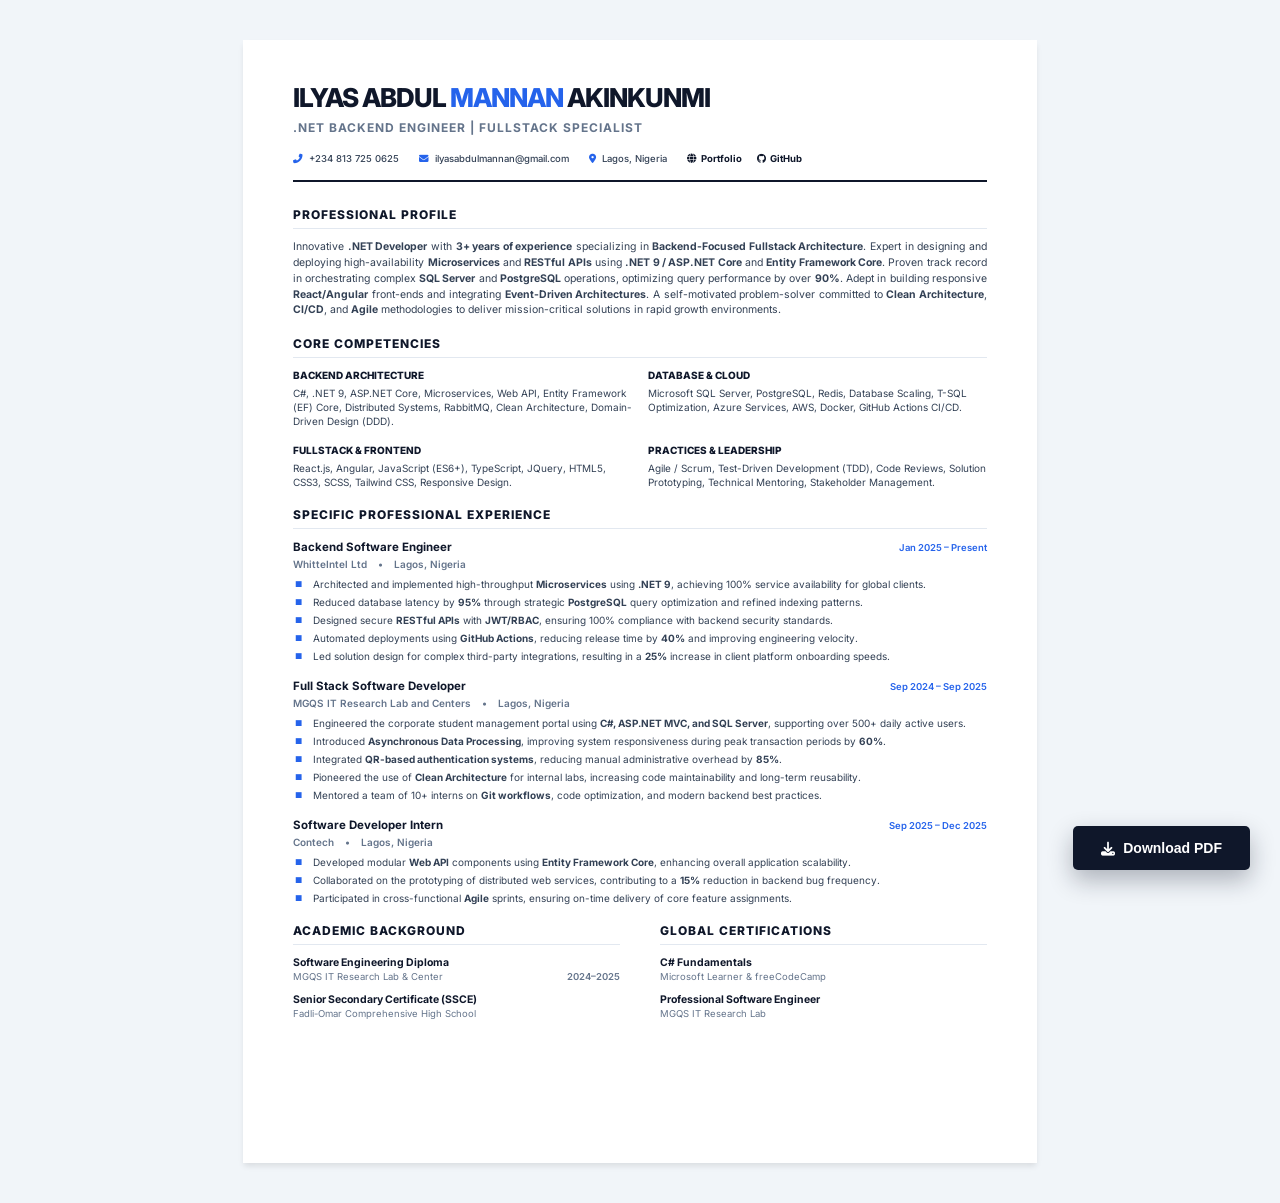
==== resume_ats.html @ ae13482f "feat: add specialized resume templates and corresponding CSS styles for ATS, full-stack, and remote " ====
<!DOCTYPE html>
<html lang="en">

<head>
    <meta charset="UTF-8">
    <meta name="viewport" content="width=device-width, initial-scale=1.0">
    <title>Ilyas Abdul Mannan Akinkunmi - .NET Developer CV</title>
    <link rel="stylesheet" href="styles_ats.css">
    <link href="https://fonts.googleapis.com/css2?family=Inter:wght@300;400;500;600;700;800&display=swap" rel="stylesheet">
    <link rel="stylesheet" href="https://cdnjs.cloudflare.com/ajax/libs/font-awesome/6.4.0/css/all.min.css">
</head>

<body>
    <div class="resume-wrapper">
        <!-- Executive Header: Minimalist & Clean for ATS -->
        <header class="header">
            <h1 class="name">ILYAS ABDUL <span class="accent">MANNAN</span> AKINKUNMI</h1>
            <p class="role">.NET BACKEND ENGINEER | FULLSTACK SPECIALIST</p>
            
            <div class="contact-info">
                <span class="contact-node"><i class="fas fa-phone-alt"></i> +234 813 725 0625</span>
                <span class="contact-node"><i class="fas fa-envelope"></i> ilyasabdulmannan@gmail.com</span>
                <span class="contact-node"><i class="fas fa-map-marker-alt"></i> Lagos, Nigeria</span>
                <div class="header-links">
                    <a href="https://techsagehub.netlify.app/" target="_blank"><i class="fas fa-globe"></i> Portfolio</a>
                    <a href="https://github.com/TechSageHub" target="_blank"><i class="fab fa-github"></i> GitHub</a>
                </div>
            </div>
        </header>

        <main class="main-content">
            <!-- Strategic Core Profile (Keyword-Dense Summary) -->
            <section class="section">
                <h2 class="section-title">PROFESSIONAL PROFILE</h2>
                <p class="summary">
                    Innovative <strong>.NET Developer</strong> with <strong>3+ years of experience</strong> specializing in <strong>Backend-Focused Fullstack Architecture</strong>. 
                    Expert in designing and deploying high-availability <strong>Microservices</strong> and <strong>RESTful APIs</strong> using <strong>.NET 9 / ASP.NET Core</strong> 
                    and <strong>Entity Framework Core</strong>. Proven track record in orchestrating complex <strong>SQL Server</strong> and <strong>PostgreSQL</strong> operations, 
                    optimizing query performance by over <strong>90%</strong>. Adept in building responsive <strong>React/Angular</strong> front-ends and integrating 
                    <strong>Event-Driven Architectures</strong>. A self-motivated problem-solver committed to <strong>Clean Architecture</strong>, <strong>CI/CD</strong>, and 
                    <strong>Agile</strong> methodologies to deliver mission-critical solutions in rapid growth environments.
                </p>
            </section>

            <!-- Technical Expertise (Structured for AI Parsers) -->
            <section class="section">
                <h2 class="section-title">CORE COMPETENCIES</h2>
                <div class="skills-grid">
                    <div class="skill-group">
                        <h3>BACKEND ARCHITECTURE</h3>
                        <p>C#, .NET 9, ASP.NET Core, Microservices, Web API, Entity Framework (EF) Core, Distributed Systems, RabbitMQ, Clean Architecture, Domain-Driven Design (DDD).</p>
                    </div>
                    <div class="skill-group">
                        <h3>DATABASE & CLOUD</h3>
                        <p>Microsoft SQL Server, PostgreSQL, Redis, Database Scaling, T-SQL Optimization, Azure Services, AWS, Docker, GitHub Actions CI/CD.</p>
                    </div>
                    <div class="skill-group">
                        <h3>FULLSTACK & FRONTEND</h3>
                        <p>React.js, Angular, JavaScript (ES6+), TypeScript, JQuery, HTML5, CSS3, SCSS, Tailwind CSS, Responsive Design.</p>
                    </div>
                    <div class="skill-group">
                        <h3>PRACTICES & LEADERSHIP</h3>
                        <p>Agile / Scrum, Test-Driven Development (TDD), Code Reviews, Solution Prototyping, Technical Mentoring, Stakeholder Management.</p>
                    </div>
                </div>
            </section>

            <!-- Professional Experience (STAR-Method Bullets) -->
            <section class="section">
                <h2 class="section-title">SPECIFIC PROFESSIONAL EXPERIENCE</h2>
                
                <div class="experience-block">
                    <div class="exp-header">
                        <h3 class="job-entry">Backend Software Engineer</h3>
                        <span class="dates">Jan 2025 – Present</span>
                    </div>
                    <p class="org-info">WhitteIntel Ltd <span class="sep">•</span> Lagos, Nigeria</p>
                    <ul class="achievements">
                        <li>Architected and implemented high-throughput <strong>Microservices</strong> using <strong>.NET 9</strong>, achieving 100% service availability for global clients.</li>
                        <li>Reduced database latency by <strong>95%</strong> through strategic <strong>PostgreSQL</strong> query optimization and refined indexing patterns.</li>
                        <li>Designed secure <strong>RESTful APIs</strong> with <strong>JWT/RBAC</strong>, ensuring 100% compliance with backend security standards.</li>
                        <li>Automated deployments using <strong>GitHub Actions</strong>, reducing release time by <strong>40%</strong> and improving engineering velocity.</li>
                        <li>Led solution design for complex third-party integrations, resulting in a <strong>25%</strong> increase in client platform onboarding speeds.</li>
                    </ul>
                </div>

                <div class="experience-block">
                    <div class="exp-header">
                        <h3 class="job-entry">Full Stack Software Developer</h3>
                        <span class="dates">Sep 2024 – Sep 2025</span>
                    </div>
                    <p class="org-info">MGQS IT Research Lab and Centers <span class="sep">•</span> Lagos, Nigeria</p>
                    <ul class="achievements">
                        <li>Engineered the corporate student management portal using <strong>C#, ASP.NET MVC, and SQL Server</strong>, supporting over 500+ daily active users.</li>
                        <li>Introduced <strong>Asynchronous Data Processing</strong>, improving system responsiveness during peak transaction periods by <strong>60%</strong>.</li>
                        <li>Integrated <strong>QR-based authentication systems</strong>, reducing manual administrative overhead by <strong>85%</strong>.</li>
                        <li>Pioneered the use of <strong>Clean Architecture</strong> for internal labs, increasing code maintainability and long-term reusability.</li>
                        <li>Mentored a team of 10+ interns on <strong>Git workflows</strong>, code optimization, and modern backend best practices.</li>
                    </ul>
                </div>

                <div class="experience-block">
                    <div class="exp-header">
                        <h3 class="job-entry">Software Developer Intern</h3>
                        <span class="dates">Sep 2025 – Dec 2025</span>
                    </div>
                    <p class="org-info">Contech <span class="sep">•</span> Lagos, Nigeria</p>
                    <ul class="achievements">
                        <li>Developed modular <strong>Web API</strong> components using <strong>Entity Framework Core</strong>, enhancing overall application scalability.</li>
                        <li>Collaborated on the prototyping of distributed web services, contributing to a <strong>15%</strong> reduction in backend bug frequency.</li>
                        <li>Participated in cross-functional <strong>Agile</strong> sprints, ensuring on-time delivery of core feature assignments.</li>
                    </ul>
                </div>
            </section>

            <!-- Education & Certifications -->
            <div class="col-split">
                <section class="section half">
                    <h2 class="section-title">ACADEMIC BACKGROUND</h2>
                    <div class="edu-item">
                        <strong>Software Engineering Diploma</strong>
                        <p>MGQS IT Research Lab & Center <span class="year">2024–2025</span></p>
                    </div>
                    <div class="edu-item">
                        <strong>Senior Secondary Certificate (SSCE)</strong>
                        <p>Fadli-Omar Comprehensive High School</p>
                    </div>
                </section>

                <section class="section half">
                    <h2 class="section-title">GLOBAL CERTIFICATIONS</h2>
                    <div class="cert-item">
                        <strong>C# Fundamentals</strong>
                        <p>Microsoft Learner & freeCodeCamp</p>
                    </div>
                    <div class="cert-item">
                        <strong>Professional Software Engineer</strong>
                        <p>MGQS IT Research Lab</p>
                    </div>
                </section>
            </div>
        </main>
    </div>

    <button id="download-btn" onclick="downloadCV()">Download PDF</button>

    <script>
        function downloadCV() {
            const originalTitle = document.title;
            // ATS-optimized filename
            document.title = "Ilyas_Abdul_Mannan_ATS_CV";
            window.print();
            document.title = originalTitle;
        }
    </script>
</body>

</html>
---- styles_ats.css ----
/* EXECUTIVE ATS-OPTIMIZED PREMIUM RESUME STYLES */
:root {
    --primary: #0f172a;
    --accent: #2563eb;
    --text-main: #334155;
    --text-muted: #64748b;
    --border: #e2e8f0;
    --bg-light: #f8fafc;
}

* {
    margin: 0;
    padding: 0;
    box-sizing: border-box;
    -webkit-print-color-adjust: exact;
    print-color-adjust: exact;
}

body {
    font-family: 'Inter', sans-serif;
    color: var(--text-main);
    background-color: #f1f5f9;
    display: flex;
    justify-content: center;
    padding: 40px 0;
    font-size: 10px;
    line-height: 1.4;
}

.resume-wrapper {
    width: 210mm;
    height: 297mm;
    background: white;
    box-shadow: 0 4px 6px -1px rgba(0, 0, 0, 0.1);
    display: flex;
    flex-direction: column;
    overflow: hidden;
    padding: 40px 50px;
}

/* HEADER SECTION (ATS FRIENDLY) */
.header {
    text-align: left;
    margin-bottom: 25px;
    border-bottom: 2px solid var(--primary);
    padding-bottom: 15px;
}

.name {
    font-size: 26px;
    font-weight: 800;
    color: var(--primary);
    letter-spacing: -1px;
    margin-bottom: 4px;
}

.name .accent {
    color: var(--accent);
}

.role {
    font-size: 12px;
    font-weight: 700;
    color: var(--text-muted);
    letter-spacing: 1px;
}

.contact-info {
    margin-top: 15px;
    display: flex;
    flex-wrap: wrap;
    gap: 20px;
    font-size: 9.5px;
    font-weight: 500;
}

.contact-node {
    display: flex;
    align-items: center;
    gap: 6px;
    color: var(--text-main);
}

.contact-node i {
    color: var(--accent);
}

.header-links {
    display: flex;
    gap: 15px;
}

.header-links a {
    text-decoration: none;
    color: var(--primary);
    font-weight: 700;
    display: flex;
    align-items: center;
    gap: 4px;
}

.header-links a:hover {
    color: var(--accent);
}

/* SECTIONS (STANDARD HEADINGS FOR ATS) */
.section {
    margin-bottom: 18px;
}

.section-title {
    font-size: 12px;
    font-weight: 800;
    color: var(--primary);
    border-bottom: 1px solid var(--border);
    padding-bottom: 4px;
    margin-bottom: 10px;
    text-transform: uppercase;
    letter-spacing: 1px;
}

/* SUMMARY */
.summary {
    font-size: 10.5px;
    line-height: 1.5;
    text-align: justify;
    color: var(--text-main);
}

/* SKILLS GRID (OPTIMIZED FOR PARSING) */
.skills-grid {
    display: grid;
    grid-template-columns: 1fr 1fr;
    gap: 15px;
}

.skill-group h3 {
    font-size: 10px;
    font-weight: 800;
    color: var(--primary);
    margin-bottom: 4px;
}

.skill-group p {
    font-size: 10px;
    color: var(--text-main);
    line-height: 1.4;
}

/* EXPERIENCE (STAR METHOD) */
.experience-block {
    margin-bottom: 15px;
}

.exp-header {
    display: flex;
    justify-content: space-between;
    align-items: baseline;
    margin-bottom: 2px;
}

.job-entry {
    font-size: 11.5px;
    font-weight: 700;
    color: var(--primary);
}

.dates {
    font-size: 9.5px;
    font-weight: 600;
    color: var(--accent);
}

.org-info {
    font-size: 10px;
    font-weight: 600;
    color: var(--text-muted);
    margin-bottom: 6px;
}

.sep {
    margin: 0 8px;
}

.achievements {
    list-style: none;
    padding-left: 2px;
}

.achievements li {
    position: relative;
    padding-left: 18px;
    margin-bottom: 4px;
    font-size: 10px;
    color: var(--text-main);
}

.achievements li::before {
    content: "■";
    position: absolute;
    left: 0;
    color: var(--accent);
    font-size: 8px;
    top: 2px;
}

/* EDUCATION & CERTS */
.col-split {
    display: flex;
    gap: 40px;
}

.section.half {
    flex: 1;
}

.edu-item, .cert-item {
    margin-bottom: 8px;
}

.edu-item strong, .cert-item strong {
    font-size: 10.5px;
    font-weight: 700;
    color: var(--primary);
}

.edu-item p, .cert-item p {
    font-size: 9.5px;
    color: var(--text-muted);
}

.edu-item p .year {
    float: right;
    font-weight: 600;
}

/* DOWNLOAD BUTTON */
#download-btn {
    position: fixed;
    bottom: 30px;
    right: 30px;
    padding: 14px 28px;
    background-color: var(--primary);
    color: white;
    border: none;
    border-radius: 5px;
    font-size: 14px;
    font-weight: 700;
    cursor: pointer;
    box-shadow: 0 10px 25px rgba(15, 23, 42, 0.3);
    transition: all 0.3s ease;
    z-index: 1000;
    display: flex;
    align-items: center;
    gap: 8px;
}

#download-btn::before {
    content: "\f019";
    font-family: "Font Awesome 6 Free";
    font-weight: 900;
}

#download-btn:hover {
    transform: translateY(-5px);
    background-color: #000;
    box-shadow: 0 15px 30px rgba(0,0,0,0.4);
}

/* PRINT MEDIA */
@media print {
    body {
        padding: 0;
        background: none;
    }

    .resume-wrapper {
        width: 100%;
        height: 100%;
        box-shadow: none;
        margin: 0;
        padding: 40px 50px;
    }

    #download-btn {
        display: none;
    }

    @page {
        margin: 0;
        size: A4;
    }
}
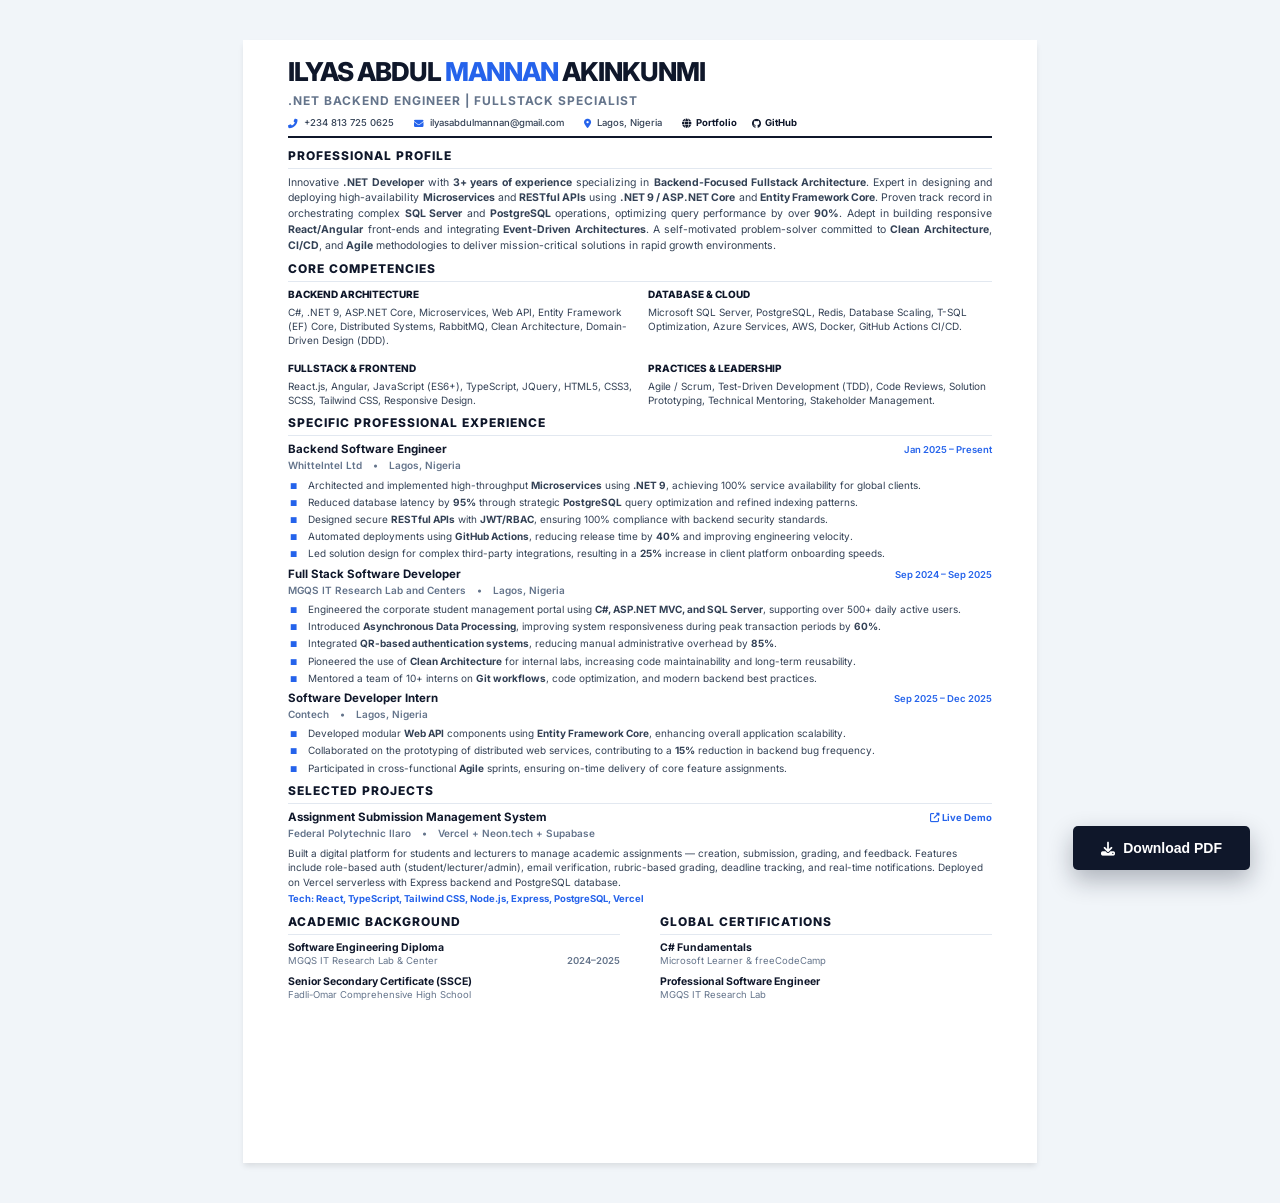
==== commit 6ed350c3: "feat: add project section to resume templates and refine layout spacing across all styles" ====
--- a/resume_ats.html
+++ b/resume_ats.html
@@ -113,6 +113,21 @@
                 </div>
             </section>
 
+            <section class="section">
+                <h2 class="section-title">SELECTED PROJECTS</h2>
+                <div class="experience-block">
+                    <div class="exp-header">
+                        <h3 class="job-entry">Assignment Submission Management System</h3>
+                        <span class="dates"><a href="https://assignment-submission-management-sy.vercel.app" target="_blank" style="text-decoration: none; color: inherit; font-weight: 700;"><i class="fas fa-external-link-alt"></i> Live Demo</a></span>
+                    </div>
+                    <p class="org-info">Federal Polytechnic Ilaro <span class="sep">•</span> Vercel + Neon.tech + Supabase</p>
+                    <p style="font-size: 10px; line-height: 1.45; color: var(--text-main); margin-bottom: 4px;">
+                        Built a digital platform for students and lecturers to manage academic assignments — creation, submission, grading, and feedback. Features include role-based auth (student/lecturer/admin), email verification, rubric-based grading, deadline tracking, and real-time notifications. Deployed on Vercel serverless with Express backend and PostgreSQL database.
+                    </p>
+                    <p style="font-size: 9.5px; font-weight: 700; color: var(--accent);">Tech: React, TypeScript, Tailwind CSS, Node.js, Express, PostgreSQL, Vercel</p>
+                </div>
+            </section>
+
             <!-- Education & Certifications -->
             <div class="col-split">
                 <section class="section half">
--- a/styles_ats.css
+++ b/styles_ats.css
@@ -23,8 +23,8 @@
     display: flex;
     justify-content: center;
     padding: 40px 0;
-    font-size: 10px;
-    line-height: 1.4;
+    font-size: 9.4px;
+    line-height: 1.32;
 }
 
 .resume-wrapper {
@@ -35,15 +35,15 @@
     display: flex;
     flex-direction: column;
     overflow: hidden;
-    padding: 40px 50px;
+    padding: 15px 45px;
 }
 
 /* HEADER SECTION (ATS FRIENDLY) */
 .header {
     text-align: left;
-    margin-bottom: 25px;
+    margin-bottom: 10px;
     border-bottom: 2px solid var(--primary);
-    padding-bottom: 15px;
+    padding-bottom: 6px;
 }
 
 .name {
@@ -66,7 +66,7 @@
 }
 
 .contact-info {
-    margin-top: 15px;
+    margin-top: 8px;
     display: flex;
     flex-wrap: wrap;
     gap: 20px;
@@ -105,7 +105,7 @@
 
 /* SECTIONS (STANDARD HEADINGS FOR ATS) */
 .section {
-    margin-bottom: 18px;
+    margin-bottom: 8px;
 }
 
 .section-title {
@@ -114,7 +114,7 @@
     color: var(--primary);
     border-bottom: 1px solid var(--border);
     padding-bottom: 4px;
-    margin-bottom: 10px;
+    margin-bottom: 6px;
     text-transform: uppercase;
     letter-spacing: 1px;
 }
@@ -149,7 +149,7 @@
 
 /* EXPERIENCE (STAR METHOD) */
 .experience-block {
-    margin-bottom: 15px;
+    margin-bottom: 6px;
 }
 
 .exp-header {
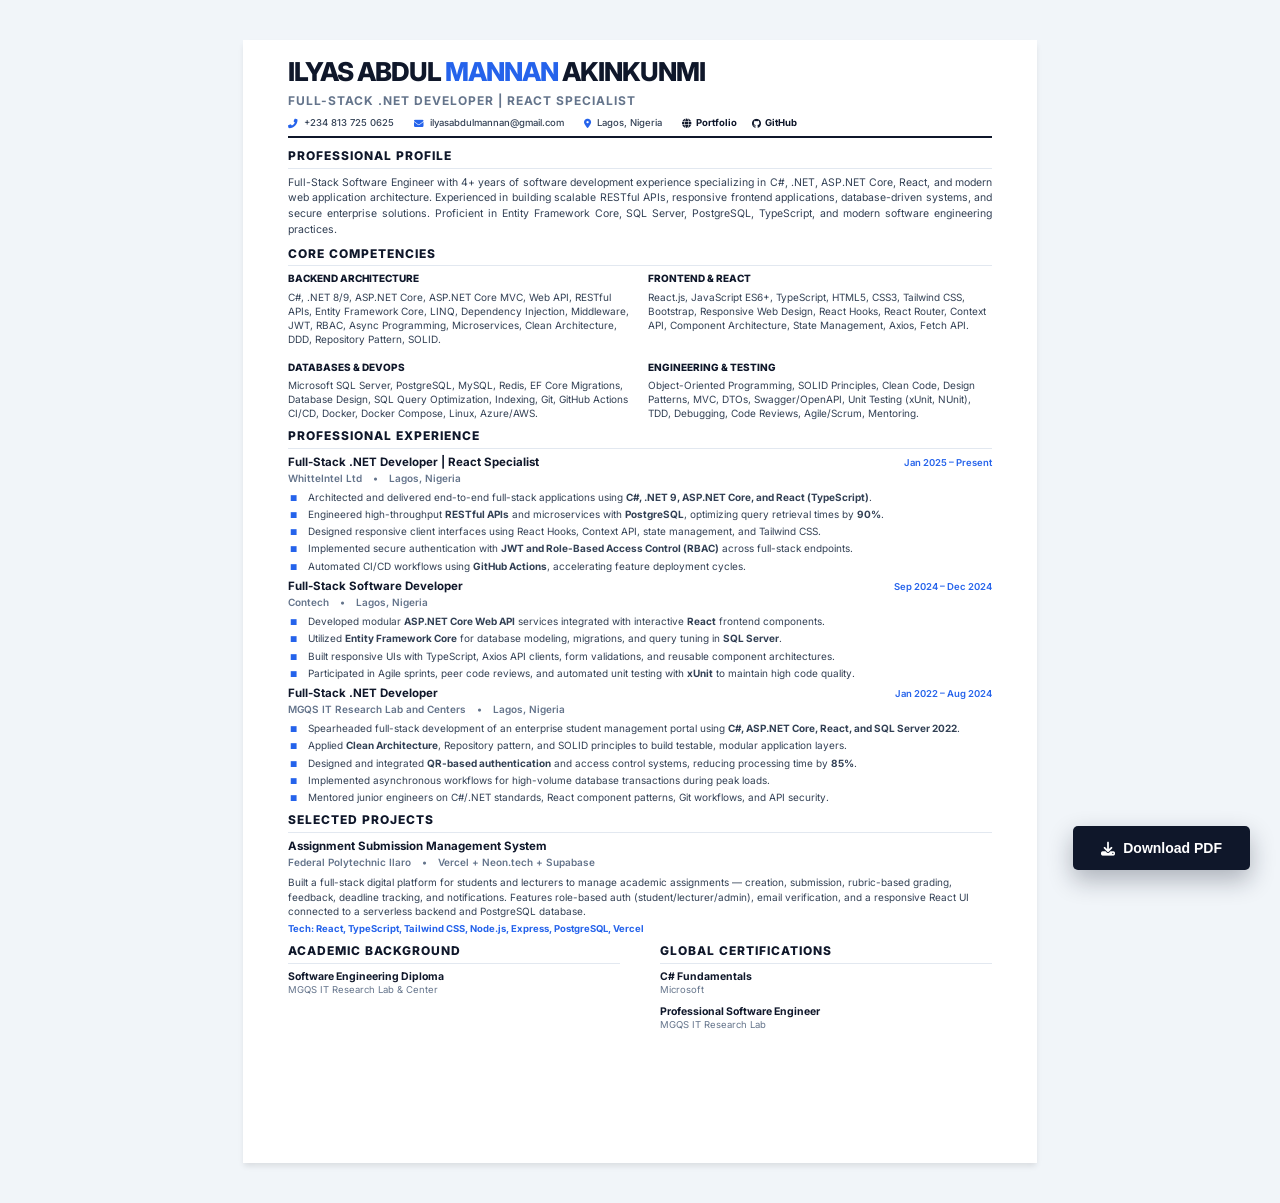
==== commit 2f162bae: "feat: polish resume templates content, update styles and add responsive mobile support" ====
--- a/resume_ats.html
+++ b/resume_ats.html
@@ -4,7 +4,7 @@
 <head>
     <meta charset="UTF-8">
     <meta name="viewport" content="width=device-width, initial-scale=1.0">
-    <title>Ilyas Abdul Mannan Akinkunmi - .NET Developer CV</title>
+    <title>Ilyas Abdul Mannan Akinkunmi - Full-Stack .NET Developer & React Specialist ATS CV</title>
     <link rel="stylesheet" href="styles_ats.css">
     <link href="https://fonts.googleapis.com/css2?family=Inter:wght@300;400;500;600;700;800&display=swap" rel="stylesheet">
     <link rel="stylesheet" href="https://cdnjs.cloudflare.com/ajax/libs/font-awesome/6.4.0/css/all.min.css">
@@ -15,7 +15,7 @@
         <!-- Executive Header: Minimalist & Clean for ATS -->
         <header class="header">
             <h1 class="name">ILYAS ABDUL <span class="accent">MANNAN</span> AKINKUNMI</h1>
-            <p class="role">.NET BACKEND ENGINEER | FULLSTACK SPECIALIST</p>
+            <p class="role">FULL-STACK .NET DEVELOPER | REACT SPECIALIST</p>
             
             <div class="contact-info">
                 <span class="contact-node"><i class="fas fa-phone-alt"></i> +234 813 725 0625</span>
@@ -33,12 +33,7 @@
             <section class="section">
                 <h2 class="section-title">PROFESSIONAL PROFILE</h2>
                 <p class="summary">
-                    Innovative <strong>.NET Developer</strong> with <strong>3+ years of experience</strong> specializing in <strong>Backend-Focused Fullstack Architecture</strong>. 
-                    Expert in designing and deploying high-availability <strong>Microservices</strong> and <strong>RESTful APIs</strong> using <strong>.NET 9 / ASP.NET Core</strong> 
-                    and <strong>Entity Framework Core</strong>. Proven track record in orchestrating complex <strong>SQL Server</strong> and <strong>PostgreSQL</strong> operations, 
-                    optimizing query performance by over <strong>90%</strong>. Adept in building responsive <strong>React/Angular</strong> front-ends and integrating 
-                    <strong>Event-Driven Architectures</strong>. A self-motivated problem-solver committed to <strong>Clean Architecture</strong>, <strong>CI/CD</strong>, and 
-                    <strong>Agile</strong> methodologies to deliver mission-critical solutions in rapid growth environments.
+                    Full-Stack Software Engineer with 4+ years of software development experience specializing in C#, .NET, ASP.NET Core, React, and modern web application architecture. Experienced in building scalable RESTful APIs, responsive frontend applications, database-driven systems, and secure enterprise solutions. Proficient in Entity Framework Core, SQL Server, PostgreSQL, TypeScript, and modern software engineering practices.
                 </p>
             </section>
 
@@ -48,67 +43,68 @@
                 <div class="skills-grid">
                     <div class="skill-group">
                         <h3>BACKEND ARCHITECTURE</h3>
-                        <p>C#, .NET 9, ASP.NET Core, Microservices, Web API, Entity Framework (EF) Core, Distributed Systems, RabbitMQ, Clean Architecture, Domain-Driven Design (DDD).</p>
+                        <p>C#, .NET 8/9, ASP.NET Core, ASP.NET Core MVC, Web API, RESTful APIs, Entity Framework Core, LINQ, Dependency Injection, Middleware, JWT, RBAC, Async Programming, Microservices, Clean Architecture, DDD, Repository Pattern, SOLID.</p>
                     </div>
                     <div class="skill-group">
-                        <h3>DATABASE & CLOUD</h3>
-                        <p>Microsoft SQL Server, PostgreSQL, Redis, Database Scaling, T-SQL Optimization, Azure Services, AWS, Docker, GitHub Actions CI/CD.</p>
+                        <h3>FRONTEND & REACT</h3>
+                        <p>React.js, JavaScript ES6+, TypeScript, HTML5, CSS3, Tailwind CSS, Bootstrap, Responsive Web Design, React Hooks, React Router, Context API, Component Architecture, State Management, Axios, Fetch API.</p>
                     </div>
                     <div class="skill-group">
-                        <h3>FULLSTACK & FRONTEND</h3>
-                        <p>React.js, Angular, JavaScript (ES6+), TypeScript, JQuery, HTML5, CSS3, SCSS, Tailwind CSS, Responsive Design.</p>
+                        <h3>DATABASES & DEVOPS</h3>
+                        <p>Microsoft SQL Server, PostgreSQL, MySQL, Redis, EF Core Migrations, Database Design, SQL Query Optimization, Indexing, Git, GitHub Actions CI/CD, Docker, Docker Compose, Linux, Azure/AWS.</p>
                     </div>
                     <div class="skill-group">
-                        <h3>PRACTICES & LEADERSHIP</h3>
-                        <p>Agile / Scrum, Test-Driven Development (TDD), Code Reviews, Solution Prototyping, Technical Mentoring, Stakeholder Management.</p>
+                        <h3>ENGINEERING & TESTING</h3>
+                        <p>Object-Oriented Programming, SOLID Principles, Clean Code, Design Patterns, MVC, DTOs, Swagger/OpenAPI, Unit Testing (xUnit, NUnit), TDD, Debugging, Code Reviews, Agile/Scrum, Mentoring.</p>
                     </div>
                 </div>
             </section>
 
             <!-- Professional Experience (STAR-Method Bullets) -->
             <section class="section">
-                <h2 class="section-title">SPECIFIC PROFESSIONAL EXPERIENCE</h2>
+                <h2 class="section-title">PROFESSIONAL EXPERIENCE</h2>
                 
                 <div class="experience-block">
                     <div class="exp-header">
-                        <h3 class="job-entry">Backend Software Engineer</h3>
+                        <h3 class="job-entry">Full-Stack .NET Developer | React Specialist</h3>
                         <span class="dates">Jan 2025 – Present</span>
                     </div>
                     <p class="org-info">WhitteIntel Ltd <span class="sep">•</span> Lagos, Nigeria</p>
                     <ul class="achievements">
-                        <li>Architected and implemented high-throughput <strong>Microservices</strong> using <strong>.NET 9</strong>, achieving 100% service availability for global clients.</li>
-                        <li>Reduced database latency by <strong>95%</strong> through strategic <strong>PostgreSQL</strong> query optimization and refined indexing patterns.</li>
-                        <li>Designed secure <strong>RESTful APIs</strong> with <strong>JWT/RBAC</strong>, ensuring 100% compliance with backend security standards.</li>
-                        <li>Automated deployments using <strong>GitHub Actions</strong>, reducing release time by <strong>40%</strong> and improving engineering velocity.</li>
-                        <li>Led solution design for complex third-party integrations, resulting in a <strong>25%</strong> increase in client platform onboarding speeds.</li>
+                        <li>Architected and delivered end-to-end full-stack applications using <strong>C#, .NET 9, ASP.NET Core, and React (TypeScript)</strong>.</li>
+                        <li>Engineered high-throughput <strong>RESTful APIs</strong> and microservices with <strong>PostgreSQL</strong>, optimizing query retrieval times by <strong>90%</strong>.</li>
+                        <li>Designed responsive client interfaces using React Hooks, Context API, state management, and Tailwind CSS.</li>
+                        <li>Implemented secure authentication with <strong>JWT and Role-Based Access Control (RBAC)</strong> across full-stack endpoints.</li>
+                        <li>Automated CI/CD workflows using <strong>GitHub Actions</strong>, accelerating feature deployment cycles.</li>
                     </ul>
                 </div>
 
                 <div class="experience-block">
                     <div class="exp-header">
-                        <h3 class="job-entry">Full Stack Software Developer</h3>
-                        <span class="dates">Sep 2024 – Sep 2025</span>
+                        <h3 class="job-entry">Full-Stack Software Developer</h3>
+                        <span class="dates">Sep 2024 – Dec 2024</span>
                     </div>
-                    <p class="org-info">MGQS IT Research Lab and Centers <span class="sep">•</span> Lagos, Nigeria</p>
+                    <p class="org-info">Contech <span class="sep">•</span> Lagos, Nigeria</p>
                     <ul class="achievements">
-                        <li>Engineered the corporate student management portal using <strong>C#, ASP.NET MVC, and SQL Server</strong>, supporting over 500+ daily active users.</li>
-                        <li>Introduced <strong>Asynchronous Data Processing</strong>, improving system responsiveness during peak transaction periods by <strong>60%</strong>.</li>
-                        <li>Integrated <strong>QR-based authentication systems</strong>, reducing manual administrative overhead by <strong>85%</strong>.</li>
-                        <li>Pioneered the use of <strong>Clean Architecture</strong> for internal labs, increasing code maintainability and long-term reusability.</li>
-                        <li>Mentored a team of 10+ interns on <strong>Git workflows</strong>, code optimization, and modern backend best practices.</li>
+                        <li>Developed modular <strong>ASP.NET Core Web API</strong> services integrated with interactive <strong>React</strong> frontend components.</li>
+                        <li>Utilized <strong>Entity Framework Core</strong> for database modeling, migrations, and query tuning in <strong>SQL Server</strong>.</li>
+                        <li>Built responsive UIs with TypeScript, Axios API clients, form validations, and reusable component architectures.</li>
+                        <li>Participated in Agile sprints, peer code reviews, and automated unit testing with <strong>xUnit</strong> to maintain high code quality.</li>
                     </ul>
                 </div>
 
                 <div class="experience-block">
                     <div class="exp-header">
-                        <h3 class="job-entry">Software Developer Intern</h3>
-                        <span class="dates">Sep 2025 – Dec 2025</span>
+                        <h3 class="job-entry">Full-Stack .NET Developer</h3>
+                        <span class="dates">Jan 2022 – Aug 2024</span>
                     </div>
-                    <p class="org-info">Contech <span class="sep">•</span> Lagos, Nigeria</p>
+                    <p class="org-info">MGQS IT Research Lab and Centers <span class="sep">•</span> Lagos, Nigeria</p>
                     <ul class="achievements">
-                        <li>Developed modular <strong>Web API</strong> components using <strong>Entity Framework Core</strong>, enhancing overall application scalability.</li>
-                        <li>Collaborated on the prototyping of distributed web services, contributing to a <strong>15%</strong> reduction in backend bug frequency.</li>
-                        <li>Participated in cross-functional <strong>Agile</strong> sprints, ensuring on-time delivery of core feature assignments.</li>
+                        <li>Spearheaded full-stack development of an enterprise student management portal using <strong>C#, ASP.NET Core, React, and SQL Server 2022</strong>.</li>
+                        <li>Applied <strong>Clean Architecture</strong>, Repository pattern, and SOLID principles to build testable, modular application layers.</li>
+                        <li>Designed and integrated <strong>QR-based authentication</strong> and access control systems, reducing processing time by <strong>85%</strong>.</li>
+                        <li>Implemented asynchronous workflows for high-volume database transactions during peak loads.</li>
+                        <li>Mentored junior engineers on C#/.NET standards, React component patterns, Git workflows, and API security.</li>
                     </ul>
                 </div>
             </section>
@@ -118,11 +114,10 @@
                 <div class="experience-block">
                     <div class="exp-header">
                         <h3 class="job-entry">Assignment Submission Management System</h3>
-                        <span class="dates"><a href="https://assignment-submission-management-sy.vercel.app" target="_blank" style="text-decoration: none; color: inherit; font-weight: 700;"><i class="fas fa-external-link-alt"></i> Live Demo</a></span>
                     </div>
                     <p class="org-info">Federal Polytechnic Ilaro <span class="sep">•</span> Vercel + Neon.tech + Supabase</p>
                     <p style="font-size: 10px; line-height: 1.45; color: var(--text-main); margin-bottom: 4px;">
-                        Built a digital platform for students and lecturers to manage academic assignments — creation, submission, grading, and feedback. Features include role-based auth (student/lecturer/admin), email verification, rubric-based grading, deadline tracking, and real-time notifications. Deployed on Vercel serverless with Express backend and PostgreSQL database.
+                        Built a full-stack digital platform for students and lecturers to manage academic assignments — creation, submission, rubric-based grading, feedback, deadline tracking, and notifications. Features role-based auth (student/lecturer/admin), email verification, and a responsive React UI connected to a serverless backend and PostgreSQL database.
                     </p>
                     <p style="font-size: 9.5px; font-weight: 700; color: var(--accent);">Tech: React, TypeScript, Tailwind CSS, Node.js, Express, PostgreSQL, Vercel</p>
                 </div>
@@ -134,11 +129,7 @@
                     <h2 class="section-title">ACADEMIC BACKGROUND</h2>
                     <div class="edu-item">
                         <strong>Software Engineering Diploma</strong>
-                        <p>MGQS IT Research Lab & Center <span class="year">2024–2025</span></p>
-                    </div>
-                    <div class="edu-item">
-                        <strong>Senior Secondary Certificate (SSCE)</strong>
-                        <p>Fadli-Omar Comprehensive High School</p>
+                        <p>MGQS IT Research Lab & Center</p>
                     </div>
                 </section>
 
@@ -146,7 +137,7 @@
                     <h2 class="section-title">GLOBAL CERTIFICATIONS</h2>
                     <div class="cert-item">
                         <strong>C# Fundamentals</strong>
-                        <p>Microsoft Learner & freeCodeCamp</p>
+                        <p>Microsoft</p>
                     </div>
                     <div class="cert-item">
                         <strong>Professional Software Engineer</strong>
@@ -163,7 +154,7 @@
         function downloadCV() {
             const originalTitle = document.title;
             // ATS-optimized filename
-            document.title = "Ilyas_Abdul_Mannan_ATS_CV";
+            document.title = "Ilyas_Abdul_Mannan_FullStack_NET_React_ATS_CV";
             window.print();
             document.title = originalTitle;
         }
--- a/styles_ats.css
+++ b/styles_ats.css
@@ -267,6 +267,29 @@
     box-shadow: 0 15px 30px rgba(0,0,0,0.4);
 }
 
+/* RESPONSIVE MEDIA QUERY */
+@media screen and (max-width: 768px) {
+    body {
+        padding: 0;
+    }
+
+    .resume-wrapper {
+        width: 100%;
+        height: auto;
+        padding: 20px;
+        box-shadow: none;
+    }
+
+    .skills-grid {
+        grid-template-columns: 1fr;
+    }
+
+    .col-split {
+        flex-direction: column;
+        gap: 15px;
+    }
+}
+
 /* PRINT MEDIA */
 @media print {
     body {
